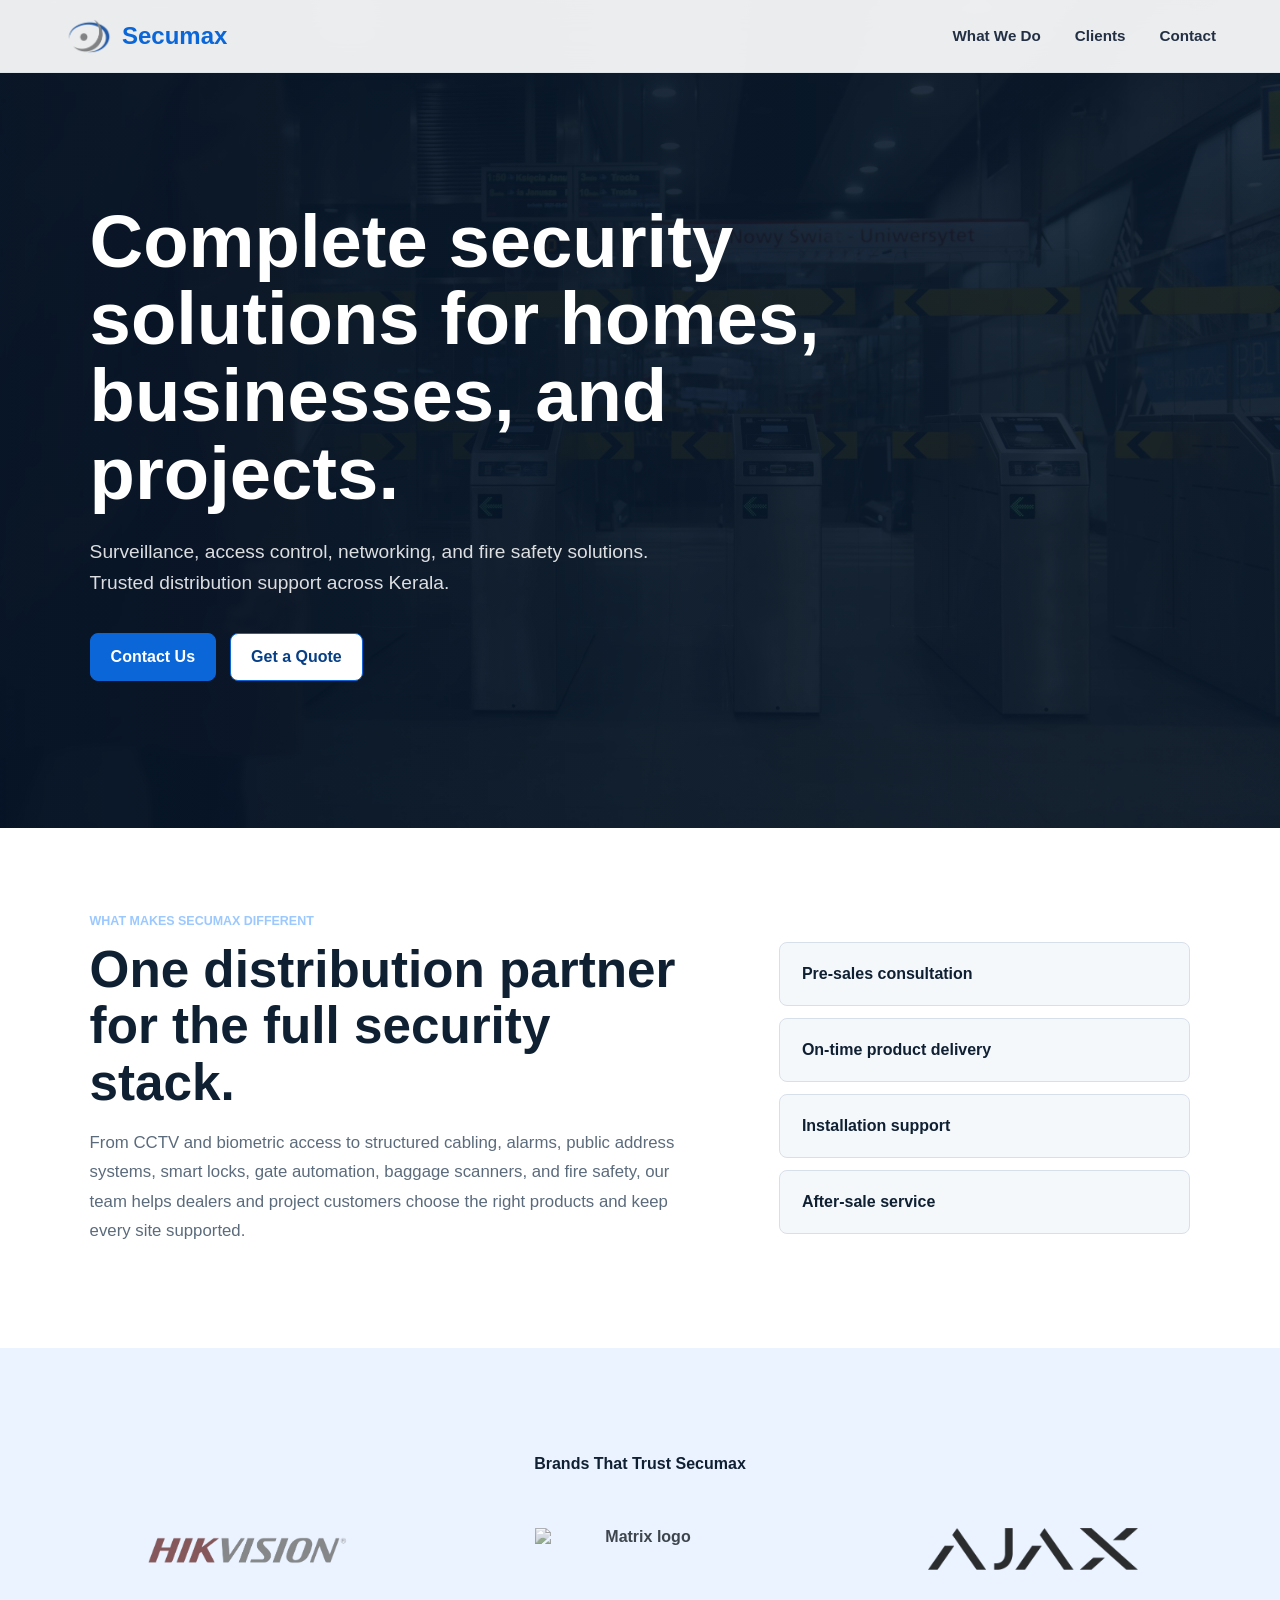
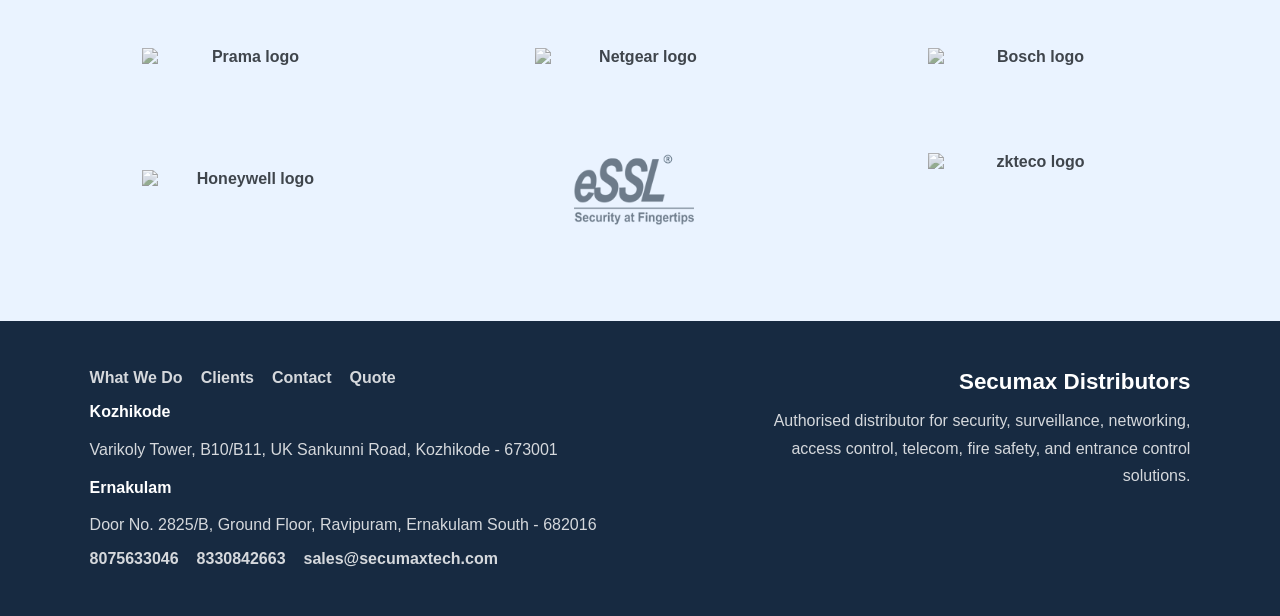
==== secumaxx/index.html @ b662ab87 "Add files via upload" ====
<!doctype html>
<html lang="en">
  <head>
    <meta charset="UTF-8" />
    <meta name="viewport" content="width=device-width, initial-scale=1.0" />
    <meta
      name="description"
      content="Secumax Distributors supplies CCTV, access control, networking, telecom, fire safety, and entrance control solutions across Kerala."
    />
    <meta
      name="keywords"
      content="Secumax, Secumax Distributors, CCTV Kerala, security systems Kerala, access control, fire safety, networking solutions, surveillance distributor"
    />
    <meta name="author" content="Secumax Distributors" />
    <meta name="robots" content="index, follow" />
    <meta name="theme-color" content="#0b66d8" />
    <link rel="canonical" href="https://www.secumaxtech.com/" />

    <meta property="og:type" content="website" />
    <meta property="og:title" content="Secumax Distributors | Security Solutions Kerala" />
    <meta
      property="og:description"
      content="Trusted distribution for surveillance, access control, networking, telecom, fire safety, and entrance control systems."
    />
    <meta property="og:url" content="https://www.secumaxtech.com/" />
    <meta property="og:image" content="./images/logo.png" />
    <meta property="og:site_name" content="Secumax Distributors" />

    <meta name="twitter:card" content="summary" />
    <meta name="twitter:title" content="Secumax Distributors | Security Solutions Kerala" />
    <meta
      name="twitter:description"
      content="Security, surveillance, networking, access control, fire safety, and entrance control distribution across Kerala."
    />
    <meta name="twitter:image" content="./images/logo.png" />

    <title>Secumax Distributors | Security Solutions Kerala</title>
    <link rel="icon" type="image/png" href="./images/logo.png" />
    <link rel="apple-touch-icon" href="./images/logo.png" />
    <link rel="preload" as="image" href="./video/hero_video.webp" />
    <link rel="stylesheet" href="./styles.css" />
  </head>
  <body>
    <header class="site-header">
      <a class="brand" href="#home" aria-label="Secumax home">
        <img
          class="brand-logo"
          src="./images/logo.png"
          alt="Secumax logo"
          width="411"
          height="304"
        />
        <span class="brand-name">Secumax</span>
      </a>
      <input class="nav-toggle" type="checkbox" id="nav-toggle" aria-label="Toggle navigation" />
      <label class="nav-icon" for="nav-toggle" aria-hidden="true">
        <span></span>
        <span></span>
        <span></span>
      </label>
      <nav class="nav-links" aria-label="Primary navigation">
        <a href="#what-we-do">What We Do</a>
        <a href="#clients">Clients</a>
        <a href="#contact">Contact</a>
      </nav>
    </header>

    <main>
      <section id="home" class="hero">
        <video
          class="hero-video"
          autoplay
          muted
          loop
          playsinline
          preload="metadata"
          poster="./video/hero_video.webp"
          aria-hidden="true"
        >
          <source src="./video/hero_video.webm" type="video/webm" />
          <source src="./video/hero_video.mp4" type="video/mp4" />
          <img src="./video/hero_video.webp"/>
        </video>
        <div class="hero-content">

          <h1>Complete security solutions for homes, businesses, and projects.</h1>
          <p class="hero-copy">
            Surveillance, access control, networking, and fire safety solutions.
            Trusted distribution support across Kerala.
          </p>
          <div class="hero-actions">
            <a class="button primary" href="#contact">Contact Us</a>
            <a class="button secondary" href="#quote">Get a Quote</a>
          </div>
        </div>
      </section>

      <section id="what-we-do" class="section intro-section">
        <div class="section-text">
          <p class="eyebrow">What makes Secumax different</p>
          <h2>One distribution partner for the full security stack.</h2>
          <p>
            From CCTV and biometric access to structured cabling, alarms, public
            address systems, smart locks, gate automation, baggage scanners, and
            fire safety, our team helps dealers and project customers choose the
            right products and keep every site supported.
          </p>
        </div>
        <ul class="service-list">
          <li>Pre-sales consultation</li>
          <li>On-time product delivery</li>
          <li>Installation support</li>
          <li>After-sale service</li>
        </ul>
      </section>

      <section id="clients" class="section clients-section">
        <h4>Brands That Trust Secumax</h4>
        <div class="logo-grid">
          <a class="logo-placeholder has-logo" href="?#" aria-label="Hikvision">
            <img
              class="client-logo align-logo"
              src="images/hikvision_logo.png"
              alt="Hikvision logo"
              width="1115"
              height="224"
            />
          </a>
          <a class="logo-placeholder" href="?#">
            <img
              class="client-logo align-logo"
              src="https://www.matrixcomsec.com/wp-content/uploads/2023/06/Matrix-ComSec_Logo.png"
              alt="Matrix logo"
              width="2000"
              height="400"
            />
          </a>
          <a class="logo-placeholder has-logo" href="?#" aria-label="Ajax">
            <img
              class="client-logo align-logo"
              src="./images/ajax_logo.png"
              alt="Ajax logo"
              width="2000"
              height="400"
            />
          </a>
          <a class="logo-placeholder" href="?#">
            <img
              class="client-logo align-logo"
              src="https://www.pramaindia.in/wp-content/uploads/2022/02/Prama-Logo_cropped.png"
              alt="Prama logo"
              width="2000"
              height="400"
            />
          </a>
          <a class="logo-placeholder" href="?#"> 
            <img
              class="client-logo align-logo"
              src="https://www.netgear.com/mobify/bundle/3682/static/img/brand-logo.svg"
              alt="Netgear logo"
              width="2000"
              height="400"
            />
          </a>
          <a class="logo-placeholder" href="?#">
            <img
              class="client-logo align-logo"
              src="https://videoselector.boschsecurity.com/images/Bosch_symbol_logo_black.svg"
              alt="Bosch logo"
              width="2000"
              height="400"
            />
          </a>
          <a class="logo-placeholder" href="?#"> 
            <img
              class="client-logo align-logo"
              src="https://buildings.honeywell.com/content/dam/honcorp/us-en/common-assets/logos/hon-honeywell-technologies-logo-full-horizontal.svg"
              alt="Honeywell logo"
              width="2000"
              height="400"
            />
          </a>
          <a class="logo-placeholder has-logo" href="?#" aria-label="eSSL">
            <img
              class="client-logo align-logo"
              src="./images/essl_logo.png"
              alt="eSSL logo"
              width="200"
              height="100"
            />
          </a>
          <a class="logo-placeholder" href="?#">
             <img
              class="client-logo align-logo"
              src="https://www.zkteco.in/public/static/modules/cms/images/logo.png"
              alt="zkteco logo"
              width="200"
              height="100"
            />
          </a>
        </div>
      </section>
    </main>

    <footer id="contact" class="site-footer">
      <div class="footer-left">
        <nav class="footer-nav" aria-label="Footer navigation">
          <a href="#what-we-do">What We Do</a>
          <a href="#clients">Clients</a>
          <a href="#contact">Contact</a>
          <a id="quote" href="?#">Quote</a>
        </nav>
        <address>
          <strong>Kozhikode</strong>
          <span>Varikoly Tower, B10/B11, UK Sankunni Road, Kozhikode - 673001</span>
          <strong>Ernakulam</strong>
          <span>Door No. 2825/B, Ground Floor, Ravipuram, Ernakulam South - 682016</span>
        </address>
        <div class="contact-lines">
          <a href="tel:+918075633046">8075633046</a>
          <a href="tel:+918330842663">8330842663</a>
          <a href="mailto:sales@secumaxtech.com">sales@secumaxtech.com</a>
        </div>
      </div>
      <div class="footer-company">
        <h2>Secumax Distributors</h2>
        <p>
          Authorised distributor for security, surveillance, networking, access
          control, telecom, fire safety, and entrance control solutions.
        </p>
      </div>
    </footer>
  </body>
</html>
---- secumaxx/styles.css ----
:root {
  --ink: #102033;
  --muted: #5b6b7c;
  --line: #d7e0ea;
  --paper: #f5f8fb;
  --white: #ffffff;
  --blue: #0b66d8;
  --blue-deep: #073f86;
  --blue-soft: #eaf3ff;
  --slate: #172a41;
}

* {
  box-sizing: border-box;
}

html {
  scroll-behavior: smooth;
}

body {
  margin: 0;
  color: var(--ink);
  background: var(--paper);
  font-family: "Inter", Arial, sans-serif;
}

a {
  color: inherit;
  text-decoration: none;
}

.site-header {
  position: fixed;
  top: 0;
  left: 0;
  z-index: 10;
  display: flex;
  width: 100%;
  align-items: center;
  justify-content: space-between;
  gap: 24px;
  padding: 18px clamp(18px, 5vw, 64px);
  background: rgba(255, 255, 255, 0.92);
  border-bottom: 1px solid rgba(217, 226, 234, 0.75);
  backdrop-filter: blur(16px);
}

.brand {
  display: flex;
  align-items: center;
  gap: 10px;
  font-weight: 800;
}

.brand-logo {
  width: 48px;
  height: 36px;
  object-fit: contain;
}

.brand-name {
  color: var(--blue);
  font-weight: 800;
  font-size: 1.5rem;
}

.nav-toggle,
.nav-icon {
  display: none;
}

.nav-links {
  display: flex;
  align-items: center;
  gap: clamp(14px, 3vw, 34px);
  color: #233044;
  font-size: 0.95rem;
  font-weight: 600;
}

.nav-links a {
  padding: 8px 0;
  border-bottom: 2px solid transparent;
}

.nav-links a:hover {
  border-color: var(--blue);
}

.hero {
  position: relative;
  display: grid;
  min-height: 92vh;
  align-items: center;
  overflow: hidden;
  padding: 128px clamp(20px, 7vw, 92px) 72px;
  color: var(--white);
  background: var(--slate);
}

.hero::before {
  position: absolute;
  inset: 0;
  z-index: 1;
  content: "";
  background:
    linear-gradient(90deg, rgba(5, 19, 38, 0.82), rgba(5, 19, 38, 0.46)),
    rgba(5, 19, 38, 0.28);
}

.hero-video {
  position: absolute;
  inset: 0;
  z-index: 0;
  width: 100%;
  height: 100%;
  object-fit: cover;
  opacity: 0.36;
}

.hero-content {
  position: relative;
  z-index: 2;
  width: min(760px, 100%);
}

.eyebrow {
  margin: 0 0 14px;
  color: #9bc8ff;
  font-size: 0.78rem;
  font-weight: 800;
  letter-spacing: 0;
  text-transform: uppercase;
}

.hero h1 {
  margin: 0;
  max-width: 760px;
  font-size: clamp(2.35rem, 5.8vw, 5rem);
  line-height: 1.04;
  letter-spacing: 0;
}

.hero-copy {
  max-width: 560px;
  margin: 24px 0 0;
  color: rgba(255, 255, 255, 0.86);
  font-size: clamp(1rem, 2vw, 1.2rem);
  line-height: 1.65;
}

.hero-actions {
  display: flex;
  flex-wrap: wrap;
  gap: 14px;
  margin-top: 34px;
}

.button {
  display: inline-flex;
  min-height: 48px;
  align-items: center;
  justify-content: center;
  padding: 0 20px;
  border: 1px solid var(--blue);
  border-radius: 8px;
  font-weight: 800;
}

.button.primary {
  color: var(--white);
  background: var(--blue);
}

.button.secondary {
  background: var(--white);
  color: var(--blue-deep);
}

.logo-placeholder small {
  color: var(--muted);
  font-size: 0.78rem;
  line-height: 1.4;
}

.section {
  padding: 86px clamp(20px, 7vw, 92px);
}

.intro-section {
  display: grid;
  grid-template-columns: minmax(0, 1.2fr) minmax(280px, 0.8fr);
  gap: clamp(28px, 6vw, 72px);
  align-items: center;
  background: var(--white);
}

.section h2 {
  margin: 0;
  max-width: 720px;
  font-size: clamp(2rem, 4vw, 3.2rem);
  line-height: 1.1;
  letter-spacing: 0;
}

.section-text p:last-child {
  color: var(--muted);
}

.section-text p:last-child {
  max-width: 620px;
  font-size: 1.05rem;
  line-height: 1.75;
}

.service-list {
  display: grid;
  gap: 12px;
  margin: 0;
  padding: 0;
  list-style: none;
}

.service-list li {
  border: 1px solid var(--line);
  border-radius: 8px;
  background: var(--paper);
}

.service-list li {
  padding: 22px;
  font-weight: 700;
}

.clients-section {
  background: var(--blue-soft);
  text-align: center;
}

.clients-section h2 {
  margin-inline: auto;
}

.logo-grid {
  display: grid;
  grid-template-columns: repeat(3, minmax(0, 1fr));
  gap: 36px clamp(28px, 6vw, 78px);
  margin-top: 34px;
  align-items: center;
}

.logo-placeholder {
  display: grid;
  width: 100%;
  min-height: 84px;
  place-items: center;
  padding: 6px;
  color: var(--ink);
  font-weight: 800;
  text-align: center;
  border: 0;
  background: transparent;
  transition:
    filter 160ms ease,
    opacity 160ms ease,
    transform 160ms ease;
}

.logo-placeholder.has-logo {
  background: transparent;
}

.client-logo {
  display: block;
  width: min(190px, 88%);
  max-height: 76px;
  height: auto;
  object-fit: contain;
  filter: grayscale(58%) saturate(72%) opacity(82%);
  transition:
    filter 160ms ease,
    opacity 160ms ease;
}

.client-logo h2 {
  text-align: center;
}

.align-logo {
  width: min(210px, 92%);
}

.essl-logo {
  width: min(132px, 72%);
}

.logo-placeholder:hover {
  transform: translateY(-3px);
}

.logo-placeholder:hover .client-logo {
  filter: grayscale(32%) saturate(86%) opacity(94%);
}

.site-footer {
  display: grid;
  grid-template-columns: minmax(0, 1fr) minmax(280px, 0.75fr);
  align-items: start;
  justify-content: space-between;
  gap: clamp(32px, 6vw, 84px);
  padding: 48px clamp(20px, 7vw, 92px);
  color: rgba(255, 255, 255, 0.82);
  background: var(--slate);
}

.site-footer p,
.site-footer h2 {
  margin: 0;
}

.site-footer h2 {
  color: var(--white);
  font-size: 1.4rem;
  font-weight: 800;
}

.site-footer a {
  color: inherit;
  font-weight: 700;
}

.footer-left,
.footer-company,
.site-footer address,
.contact-lines {
  display: grid;
  gap: 12px;
}

.footer-nav,
.social-links,
.contact-lines {
  display: flex;
  flex-wrap: wrap;
  gap: 12px 18px;
}

.footer-nav a:hover,
.contact-lines a:hover {
  color: #9bc8ff;
}

.site-footer address {
  max-width: 660px;
  font-style: normal;
  line-height: 1.6;
}

.site-footer address strong {
  color: var(--white);
}

.footer-company {
  justify-items: end;
  text-align: right;
}

.footer-company p {
  max-width: 420px;
  line-height: 1.7;
}

.social-links {
  margin-top: 8px;
}

.social-links a {
  display: grid;
  width: 38px;
  height: 38px;
  place-items: center;
  border: 1px solid rgba(255, 255, 255, 0.32);
  border-radius: 8px;
  color: var(--white);
  font-size: 0.8rem;
}

.social-links a:hover {
  background: var(--blue);
  border-color: var(--blue);
}

@media (max-width: 760px) {
  .site-header {
    position: fixed;
    flex-wrap: wrap;
    align-items: center;
    gap: 12px;
    padding: 12px 18px;
  }

  .brand {
    gap: 8px;
  }

  .brand-logo {
    width: 36px;
    height: 28px;
  }

  .brand-name {
    font-size: 1.08rem;
  }

  .nav-icon {
    display: flex;
    width: 40px;
    height: 40px;
    flex-direction: column;
    align-items: center;
    justify-content: center;
    gap: 5px;
    margin-left: auto;
    border: 1px solid var(--line);
    border-radius: 8px;
    background: var(--white);
    cursor: pointer;
  }

  .nav-icon span {
    display: block;
    width: 18px;
    height: 2px;
    background: var(--blue-deep);
    transition:
      transform 160ms ease,
      opacity 160ms ease;
  }

  .nav-links {
    display: none;
    width: 100%;
    flex-direction: column;
    align-items: flex-start;
    gap: 0;
    padding: 8px 0 2px;
    color: var(--ink);
    font-size: 0.92rem;
  }

  .nav-links a {
    width: 100%;
    padding: 12px 0;
    border-bottom: 1px solid var(--line);
  }

  .nav-toggle:checked + .nav-icon + .nav-links {
    display: flex;
  }

  .nav-toggle:checked + .nav-icon span:nth-child(1) {
    transform: translateY(7px) rotate(45deg);
  }

  .nav-toggle:checked + .nav-icon span:nth-child(2) {
    opacity: 0;
  }

  .nav-toggle:checked + .nav-icon span:nth-child(3) {
    transform: translateY(-7px) rotate(-45deg);
  }

  .hero {
    grid-template-columns: 1fr;
    min-height: 88vh;
    padding-top: 116px;
  }

  .intro-section,
  .site-footer {
    grid-template-columns: 1fr;
  }

  .logo-grid {
    grid-template-columns: repeat(2, minmax(0, 1fr));
  }

  .footer-company {
    justify-items: start;
    text-align: left;
  }
}

@media (max-width: 460px) {
  .logo-grid {
    grid-template-columns: 1fr;
  }
}
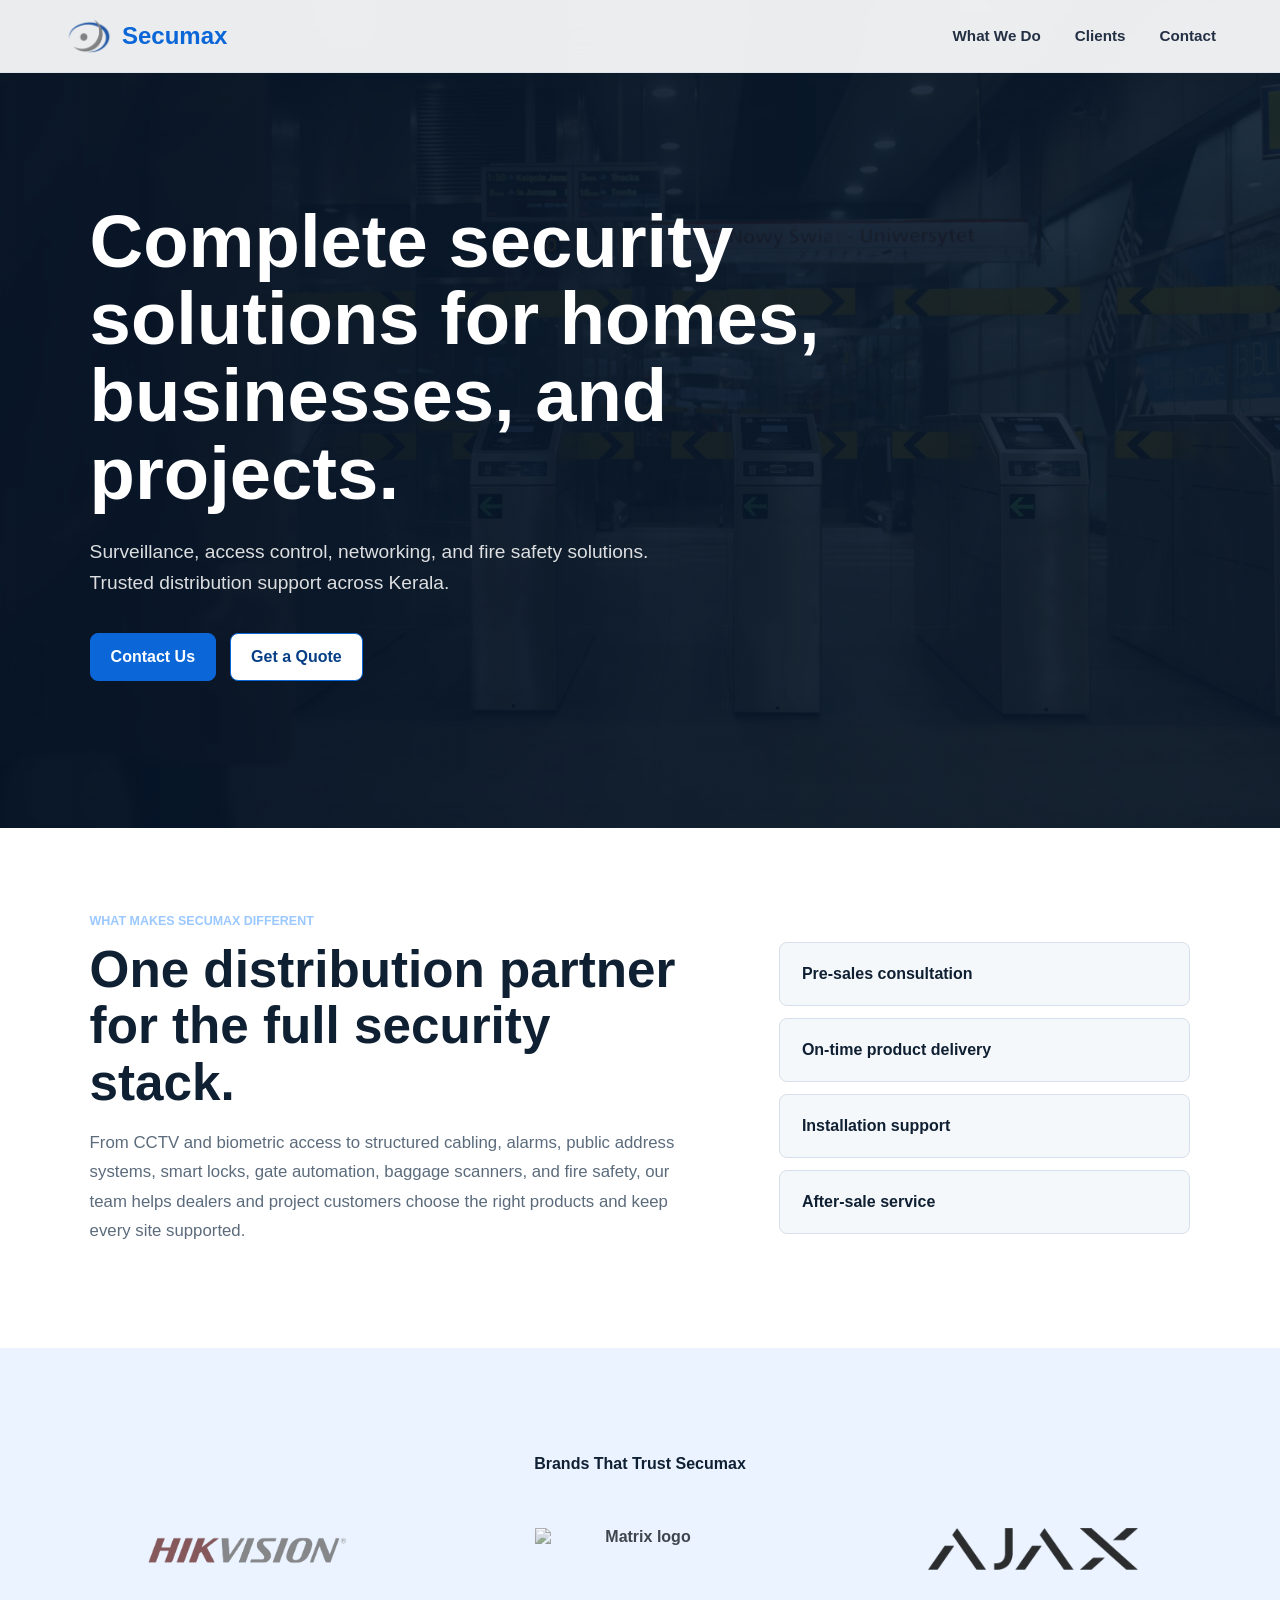
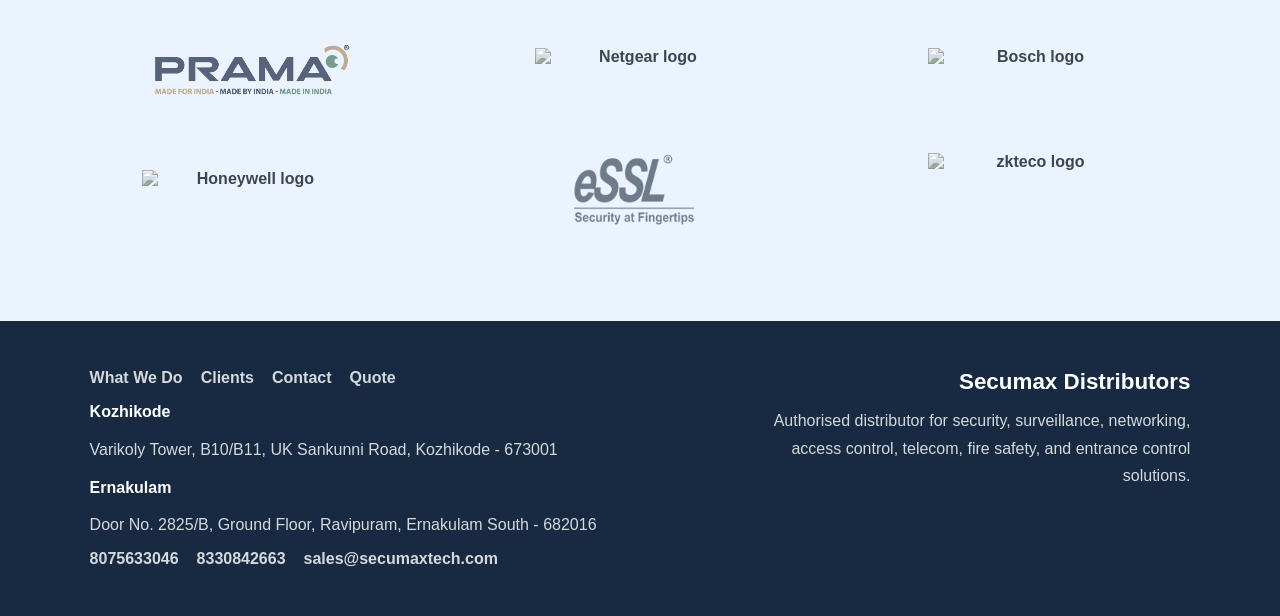
==== commit bfa1d503: "Add files via upload" ====
--- a/secumaxx/index.html
+++ b/secumaxx/index.html
@@ -147,7 +147,7 @@
           <a class="logo-placeholder" href="?#">
             <img
               class="client-logo align-logo"
-              src="https://www.pramaindia.in/wp-content/uploads/2022/02/Prama-Logo_cropped.png"
+              src="images/prama_logo.png"
               alt="Prama logo"
               width="2000"
               height="400"
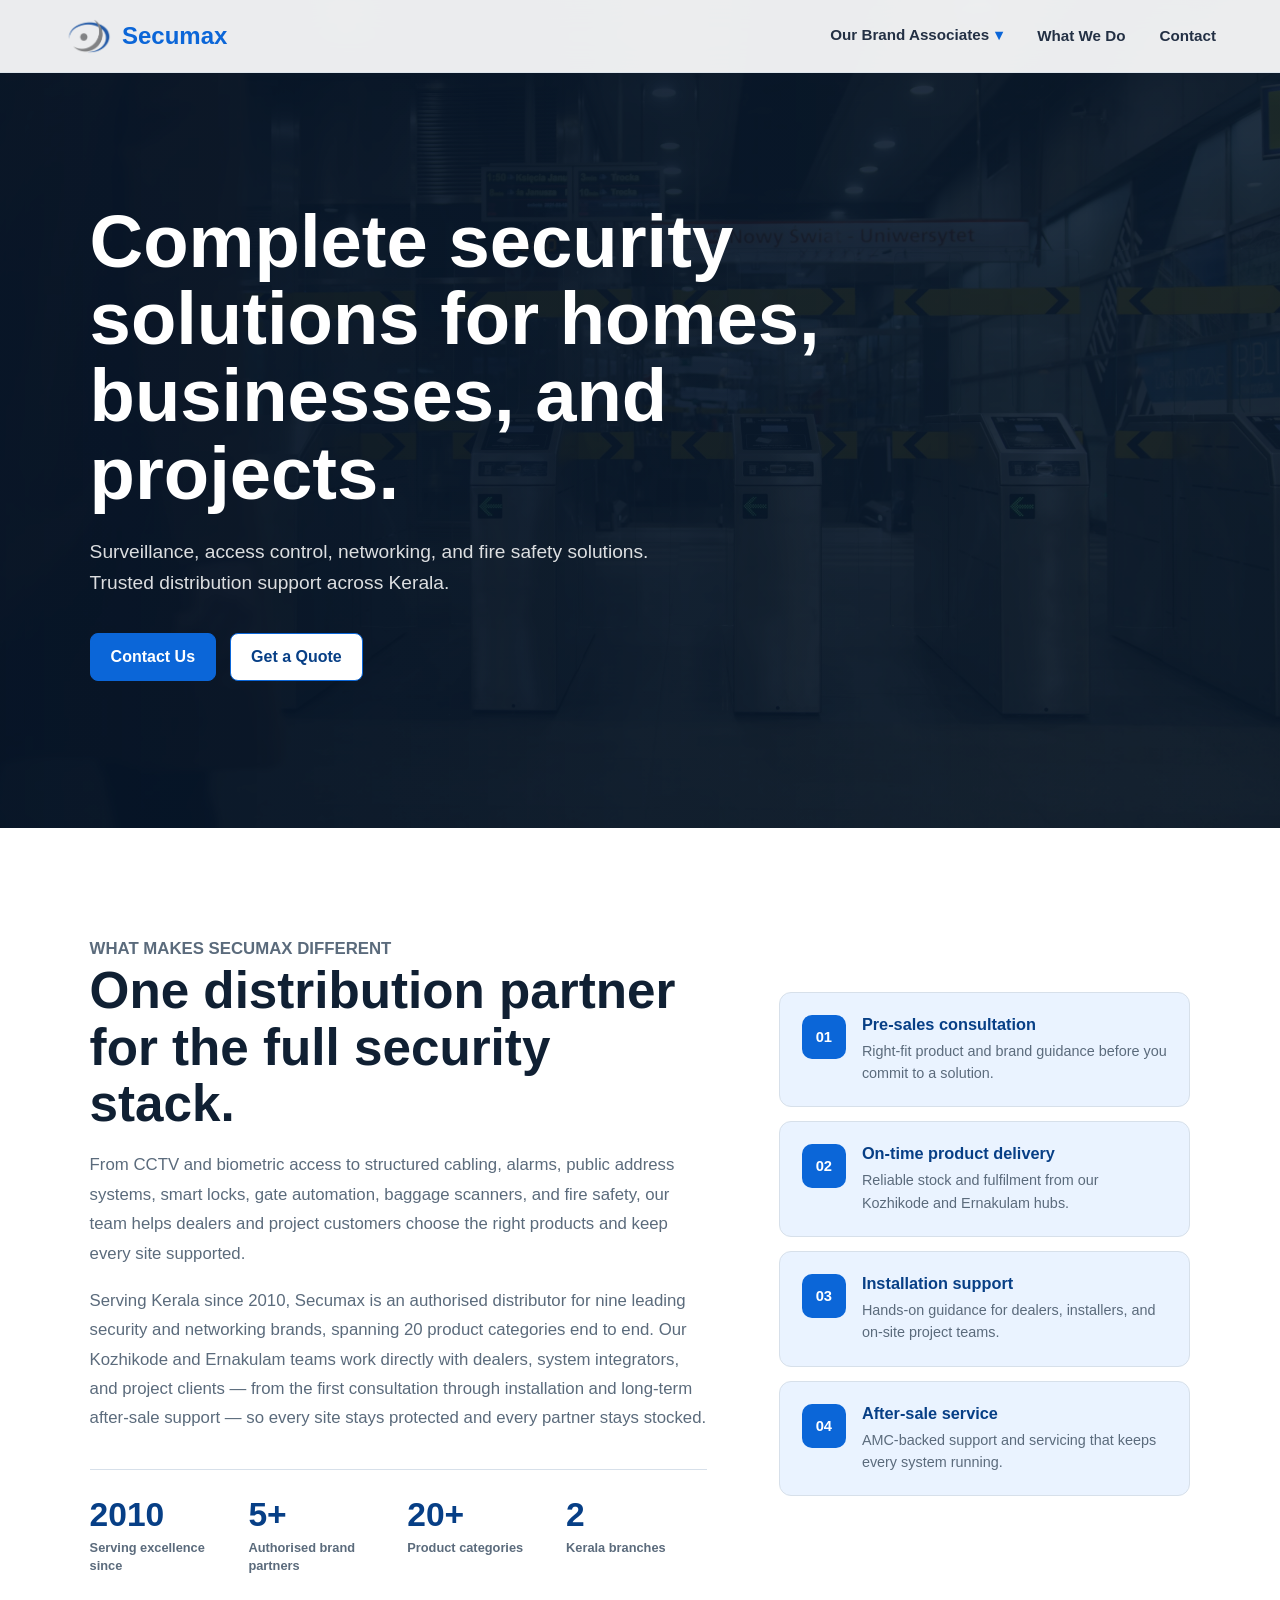
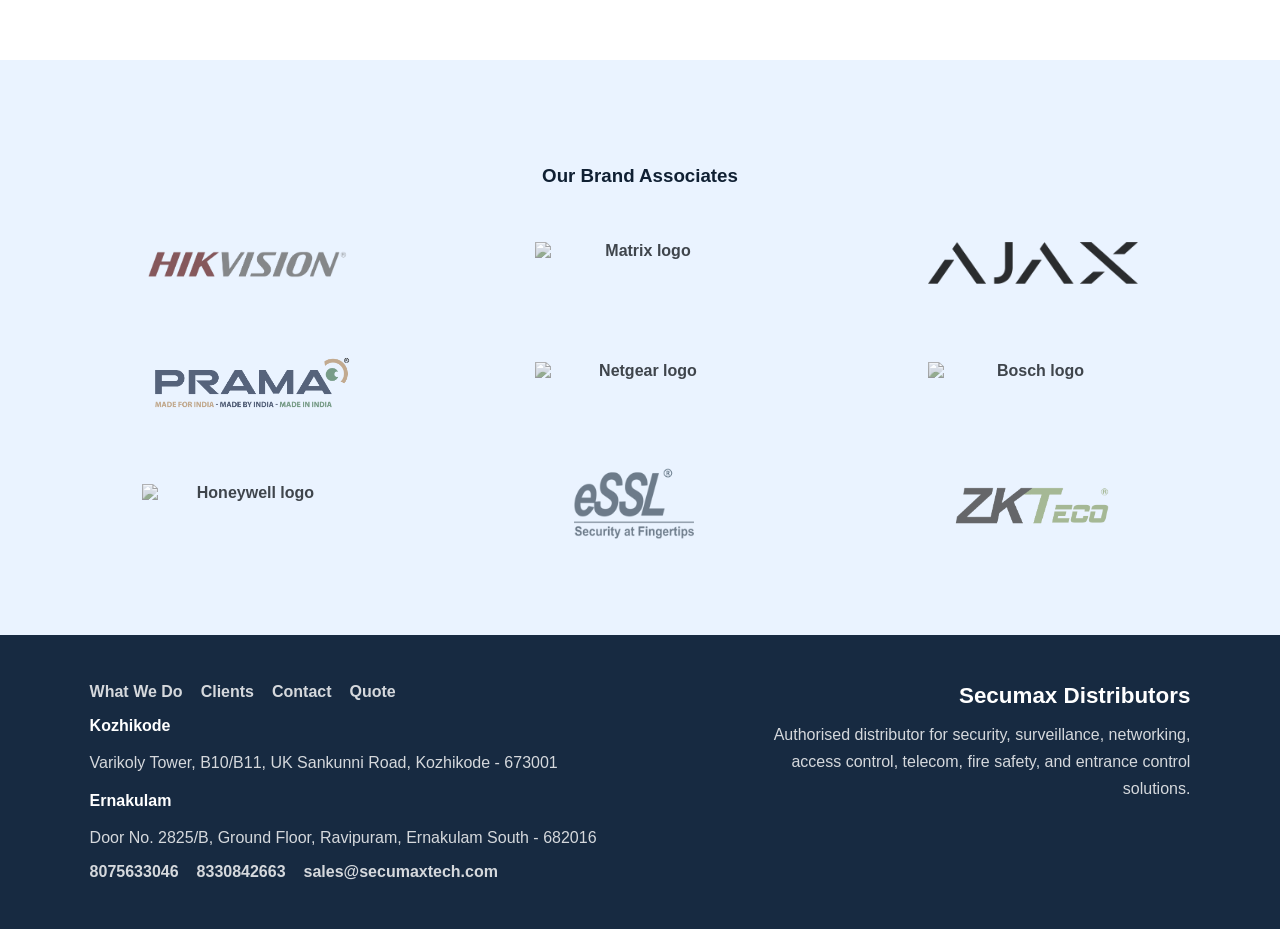
==== commit e30c5285: "Updated brand pages" ====
--- a/secumaxx/index.html
+++ b/secumaxx/index.html
@@ -59,8 +59,17 @@
         <span></span>
       </label>
       <nav class="nav-links" aria-label="Primary navigation">
+        <details class="brand-menu">
+          <summary>Our Brand Associates</summary>
+          <div class="brand-menu-panel">
+            <a href="./brands/hikvision/hikvision.html">Hikvision</a><a href="./brands/matrix/matrix.html">Matrix</a>
+            <a href="https://ajax.systems"  rel="noopener noreferrer">Ajax</a><a href="./brands/prama/prama.html">Prama</a>
+            <a href="./brands/netgear/netgear.html">Netgear</a><a href="./brands/bosch/bosch.html">Bosch</a>
+            <a href="./brands/honeywell/honeywell.html">Honeywell</a><a href="./brands/essl/essl.html">eSSL</a>
+            <a href="./brands/zkteco/zkteco.html">ZKTeco</a>
+          </div>
+        </details>
         <a href="#what-we-do">What We Do</a>
-        <a href="#clients">Clients</a>
         <a href="#contact">Contact</a>
       </nav>
     </header>
@@ -105,19 +114,71 @@
             fire safety, our team helps dealers and project customers choose the
             right products and keep every site supported.
           </p>
+          <p>
+            Serving Kerala since 2010, Secumax is an authorised distributor for
+            nine leading security and networking brands, spanning 20 product
+            categories end to end. Our Kozhikode and Ernakulam teams work
+            directly with dealers, system integrators, and project clients —
+            from the first consultation through installation and long-term
+            after-sale support — so every site stays protected and every
+            partner stays stocked.
+          </p>
+          <div class="stat-row">
+            <div class="stat">
+              <strong>2010</strong>
+              <span>Serving excellence since</span>
+            </div>
+            <div class="stat">
+              <strong>5+
+              </strong>
+              <span>Authorised brand partners</span>
+            </div>
+            <div class="stat">
+              <strong>20+</strong>
+              <span>Product categories</span>
+            </div>
+            <div class="stat">
+              <strong>2</strong>
+              <span>Kerala branches</span>
+            </div>
+          </div>
         </div>
         <ul class="service-list">
-          <li>Pre-sales consultation</li>
-          <li>On-time product delivery</li>
-          <li>Installation support</li>
-          <li>After-sale service</li>
+          <li>
+            <span class="service-icon">01</span>
+            <div>
+              <h3>Pre-sales consultation</h3>
+              <p>Right-fit product and brand guidance before you commit to a solution.</p>
+            </div>
+          </li>
+          <li>
+            <span class="service-icon">02</span>
+            <div>
+              <h3>On-time product delivery</h3>
+              <p>Reliable stock and fulfilment from our Kozhikode and Ernakulam hubs.</p>
+            </div>
+          </li>
+          <li>
+            <span class="service-icon">03</span>
+            <div>
+              <h3>Installation support</h3>
+              <p>Hands-on guidance for dealers, installers, and on-site project teams.</p>
+            </div>
+          </li>
+          <li>
+            <span class="service-icon">04</span>
+            <div>
+              <h3>After-sale service</h3>
+              <p>AMC-backed support and servicing that keeps every system running.</p>
+            </div>
+          </li>
         </ul>
       </section>
 
       <section id="clients" class="section clients-section">
-        <h4>Brands That Trust Secumax</h4>
+        <h3>Our Brand Associates</h3>
         <div class="logo-grid">
-          <a class="logo-placeholder has-logo" href="?#" aria-label="Hikvision">
+          <a class="logo-placeholder has-logo" href="./brands/hikvision/hikvision.html" aria-label="Hikvision">
             <img
               class="client-logo align-logo"
               src="images/hikvision_logo.png"
@@ -126,7 +187,7 @@
               height="224"
             />
           </a>
-          <a class="logo-placeholder" href="?#">
+          <a class="logo-placeholder" href="./brands/matrix/matrix.html">
             <img
               class="client-logo align-logo"
               src="https://www.matrixcomsec.com/wp-content/uploads/2023/06/Matrix-ComSec_Logo.png"
@@ -135,7 +196,7 @@
               height="400"
             />
           </a>
-          <a class="logo-placeholder has-logo" href="?#" aria-label="Ajax">
+          <a class="logo-placeholder has-logo" href="https://ajax.systems" rel="noopener noreferrer" aria-label="Ajax">
             <img
               class="client-logo align-logo"
               src="./images/ajax_logo.png"
@@ -144,7 +205,7 @@
               height="400"
             />
           </a>
-          <a class="logo-placeholder" href="?#">
+          <a class="logo-placeholder" href="./brands/prama/prama.html">
             <img
               class="client-logo align-logo"
               src="images/prama_logo.png"
@@ -153,7 +214,7 @@
               height="400"
             />
           </a>
-          <a class="logo-placeholder" href="?#"> 
+          <a class="logo-placeholder" href="./brands/netgear/netgear.html"> 
             <img
               class="client-logo align-logo"
               src="https://www.netgear.com/mobify/bundle/3682/static/img/brand-logo.svg"
@@ -162,7 +223,7 @@
               height="400"
             />
           </a>
-          <a class="logo-placeholder" href="?#">
+          <a class="logo-placeholder" href="./brands/bosch/bosch.html">
             <img
               class="client-logo align-logo"
               src="https://videoselector.boschsecurity.com/images/Bosch_symbol_logo_black.svg"
@@ -171,7 +232,7 @@
               height="400"
             />
           </a>
-          <a class="logo-placeholder" href="?#"> 
+          <a class="logo-placeholder" href="./brands/honeywell/honeywell.html"> 
             <img
               class="client-logo align-logo"
               src="https://buildings.honeywell.com/content/dam/honcorp/us-en/common-assets/logos/hon-honeywell-technologies-logo-full-horizontal.svg"
@@ -180,7 +241,7 @@
               height="400"
             />
           </a>
-          <a class="logo-placeholder has-logo" href="?#" aria-label="eSSL">
+          <a class="logo-placeholder has-logo" href="./brands/essl/essl.html" aria-label="eSSL">
             <img
               class="client-logo align-logo"
               src="./images/essl_logo.png"
@@ -189,10 +250,10 @@
               height="100"
             />
           </a>
-          <a class="logo-placeholder" href="?#">
+          <a class="logo-placeholder" href="./brands/zkteco/zkteco.html">
              <img
               class="client-logo align-logo"
-              src="https://www.zkteco.in/public/static/modules/cms/images/logo.png"
+              src="./images/zkteco_logo.png"
               alt="zkteco logo"
               width="200"
               height="100"
@@ -231,4 +292,4 @@
       </div>
     </footer>
   </body>
-</html>
+</html>
--- a/secumaxx/styles.css
+++ b/secumaxx/styles.css
@@ -88,6 +88,15 @@
   border-color: var(--blue);
 }
 
+.brand-menu { position: relative; }
+.brand-menu summary { padding: 8px 0; cursor: pointer; list-style: none; border-bottom: 2px solid transparent; }
+.brand-menu summary::-webkit-details-marker { display: none; }
+.brand-menu summary::after { content: "▾"; margin-left: 6px; color: var(--blue); }
+.brand-menu[open] summary, .brand-menu summary:hover { border-color: var(--blue); }
+.brand-menu-panel { position: absolute; top: calc(100% + 12px); right: 0; display: grid; grid-template-columns: repeat(2, minmax(110px, 1fr)); width: 270px; padding: 10px; border: 1px solid var(--line); border-radius: 10px; background: var(--white); box-shadow: 0 14px 30px rgba(16, 32, 51, .14); }
+.brand-menu-panel a { padding: 10px 12px; border-radius: 6px; }
+.brand-menu-panel a:hover { color: var(--blue-deep); background: var(--blue-soft); border-color: transparent; }
+
 .hero {
   position: relative;
   display: grid;
@@ -193,6 +202,7 @@
   grid-template-columns: minmax(0, 1.2fr) minmax(280px, 0.8fr);
   gap: clamp(28px, 6vw, 72px);
   align-items: center;
+  min-height: 88vh;
   background: var(--white);
 }
 
@@ -204,33 +214,99 @@
   letter-spacing: 0;
 }
 
-.section-text p:last-child {
+.section-text p {
+  margin: 18px 0 0;
+  max-width: 620px;
   color: var(--muted);
-}
-
-.section-text p:last-child {
-  max-width: 620px;
   font-size: 1.05rem;
   line-height: 1.75;
 }
 
+.section-text p:first-of-type {
+  margin-top: 20px;
+}
+
+.stat-row {
+  display: grid;
+  grid-template-columns: repeat(4, minmax(0, 1fr));
+  gap: 18px;
+  margin-top: 36px;
+  padding-top: 28px;
+  border-top: 1px solid var(--line);
+}
+
+.stat strong {
+  display: block;
+  color: var(--blue-deep);
+  font-size: clamp(1.5rem, 3vw, 2.1rem);
+  font-weight: 800;
+  line-height: 1;
+}
+
+.stat span {
+  display: block;
+  margin-top: 8px;
+  color: var(--muted);
+  font-size: 0.8rem;
+  font-weight: 600;
+  line-height: 1.35;
+}
+
 .service-list {
   display: grid;
-  gap: 12px;
+  gap: 14px;
   margin: 0;
   padding: 0;
   list-style: none;
 }
 
 .service-list li {
+  display: flex;
+  align-items: flex-start;
+  gap: 16px;
+  padding: 22px;
   border: 1px solid var(--line);
-  border-radius: 8px;
-  background: var(--paper);
-}
-
-.service-list li {
-  padding: 22px;
-  font-weight: 700;
+  border-radius: 12px;
+  background: var(--blue-soft);
+  transition:
+    transform 160ms ease,
+    box-shadow 160ms ease,
+    background 160ms ease,
+    border-color 160ms ease;
+}
+
+.service-list li:hover {
+  transform: translateY(-3px);
+  background: var(--white);
+  border-color: var(--blue);
+  box-shadow: 0 16px 32px rgba(11, 102, 216, 0.14);
+}
+
+.service-icon {
+  display: grid;
+  flex-shrink: 0;
+  width: 44px;
+  height: 44px;
+  place-items: center;
+  border-radius: 10px;
+  background: var(--blue);
+  color: var(--white);
+  font-weight: 800;
+  font-size: 0.92rem;
+}
+
+.service-list h3 {
+  margin: 0;
+  color: var(--blue-deep);
+  font-size: 1.02rem;
+  font-weight: 800;
+}
+
+.service-list li p {
+  margin: 6px 0 0;
+  color: var(--muted);
+  font-size: 0.9rem;
+  line-height: 1.55;
 }
 
 .clients-section {
@@ -455,6 +531,10 @@
     border-bottom: 1px solid var(--line);
   }
 
+  .brand-menu { width: 100%; }
+  .brand-menu summary { width: 100%; padding: 12px 0; border-bottom: 1px solid var(--line); }
+  .brand-menu-panel { position: static; width: 100%; margin: 4px 0; box-shadow: none; }
+
   .nav-toggle:checked + .nav-icon + .nav-links {
     display: flex;
   }
@@ -482,6 +562,14 @@
     grid-template-columns: 1fr;
   }
 
+  .intro-section {
+    min-height: auto;
+  }
+
+  .stat-row {
+    grid-template-columns: repeat(2, minmax(0, 1fr));
+  }
+
   .logo-grid {
     grid-template-columns: repeat(2, minmax(0, 1fr));
   }
@@ -496,4 +584,4 @@
   .logo-grid {
     grid-template-columns: 1fr;
   }
-}
+}
